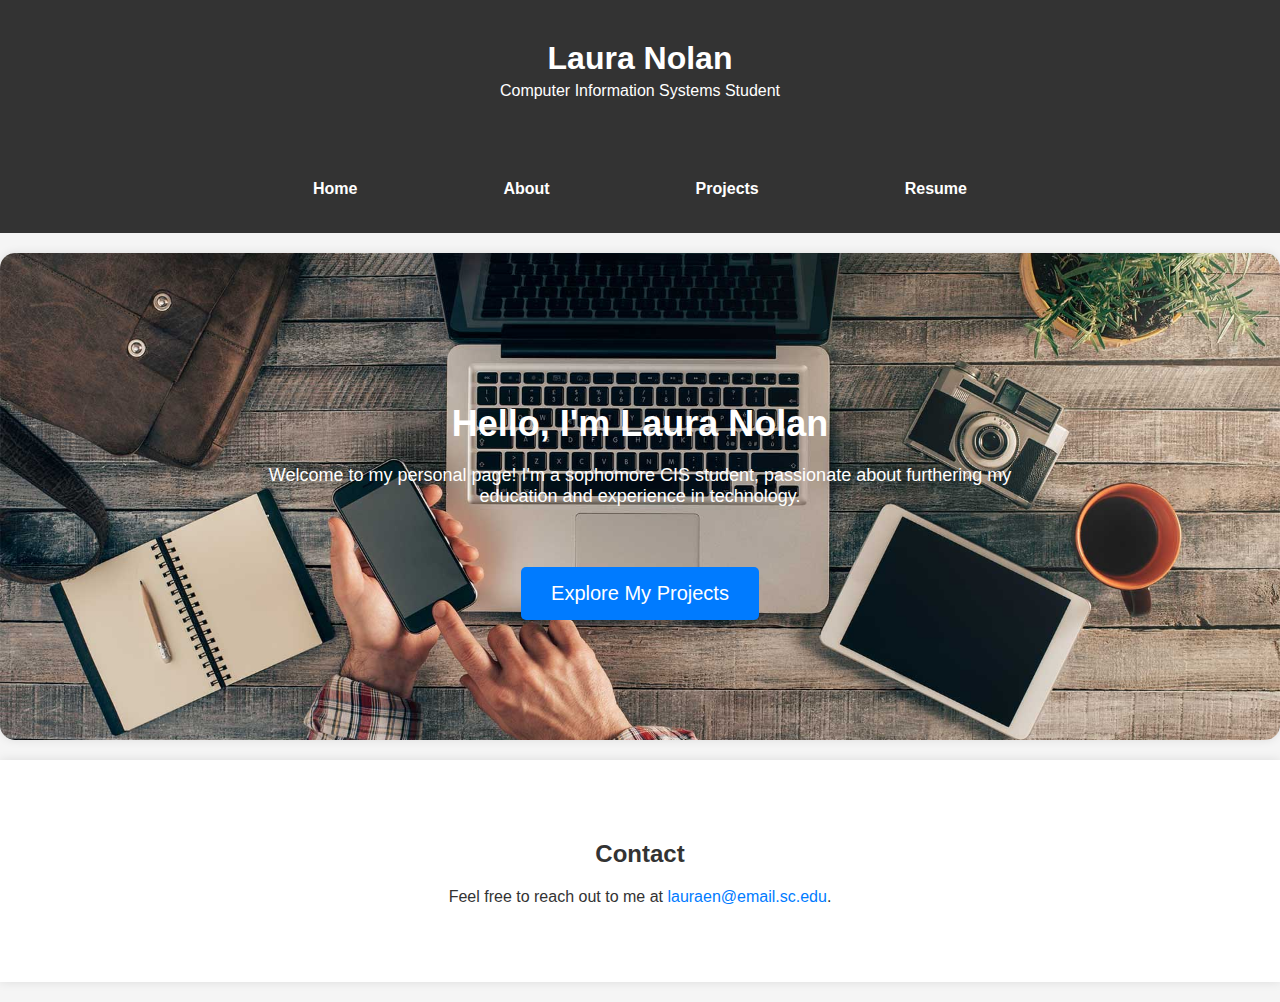
==== index.html @ dbfcd287 "personal page" ====
<!DOCTYPE html>
<html lang="en">

<head>
    <meta charset="UTF-8">
    <meta name="viewport" content="width=device-width, initial-scale=1.0">
    <title>Laura Nolan's Personal Page</title>
    <link rel="stylesheet" href="styles.css">
   
</head>

<body>

    <header>
        <div class="container">
            <h1>Laura Nolan</h1>
            <p>Computer Information Systems Student</p>
        </div>
    </header>

    <nav>
        <div class="container">
            <ul>
                <li><a href="#home">Home</a></li>
                <li><a href="about.html">About</a></li>
                <li><a href="projects.html">Projects</a></li>
                <li><a href="resume.html">Resume</a></li>
            </ul>
        </div>
    </nav>

    <section id="home" class="section home-section">
        <div class="container">
            <h2>Hello, I'm Laura Nolan</h2>
            <p>Welcome to my personal page! I'm a sophomore CIS student, passionate about furthering my education and experience in technology.</p>
            <a href="projects.html" class="cta-button">Explore My Projects</a>
        </div>
    </section>

 

    <section id="contact" class="section">
        <div class="container">
            <h2>Contact</h2>
            <p>Feel free to reach out to me at <a href="mailto:lauraen@email.sc.edu">lauraen@email.sc.edu</a>.</p>
        </div>
    </section>

    <script src="script.js"></script>
  

</body>

</html>
---- styles.css ----
body {
    font-family: 'Segoe UI', Tahoma, Geneva, Verdana, sans-serif;
    margin: 0;
    padding: 0;
    background-color: #f5f5f5;
    color: #333;
}

.container {
    max-width: 800px;
    margin: 0 auto;
    padding: 20px;
}

header {
    background-color: #333;
    color: #fff;
    text-align: center;
    padding: 20px 0;
}

header h1 {
    margin: 0;
}

header p {
    margin: 5px 0;
}


nav {
    background-color: #333;
    color: #fff;
    padding: 15px 0; /* Add padding for a more polished look */
}

nav ul {
    padding: 0;
    list-style: none;
    display: flex;
    justify-content: space-around;
    margin: 0;
}

nav a {
    text-decoration: none;
    color: #fff;
    font-weight: bold;
    padding: 10px; /* Add padding to make the links more clickable */
    border-radius: 5px; /* Add rounded borders to the links */
    transition: background-color 0.3s ease; /* Smooth transition on hover */
}

nav a:hover {
    background-color: #555; /* Darken the background on hover for a polished effect */
}

.section {
    background-color: #fff;
    box-shadow: 0 0 10px rgba(0, 0, 0, 0.1);
    margin: 20px 0;
    padding: 40px;
}

.project {
    margin-bottom: 20px;
}

a {
    color: #007bff;
    text-decoration: none;
}

a:hover {
    text-decoration: underline;
}

/* ... (unchanged styles) */

.section {
    background-color: #fff;
    box-shadow: 0 0 10px rgba(0, 0, 0, 0.1);
    margin: 20px 0;
    padding: 40px;
    text-align: center;
}

.cta-button {
    display: inline-block;
    margin-top: 20px;
    padding: 10px 20px;
    font-size: 16px;
    text-decoration: none;
    background-color: #007bff;
    color: #fff;
    border-radius: 5px;
    transition: background-color 0.3s ease;
}

.cta-button:hover {
    background-color: #0056b3;
}
/* ... (unchanged styles) */

.home-section {
    background: url('images/homepage.jpg') center/cover no-repeat;
    color: #fff;
    text-align: center;
    padding: 100px 0;
    border-radius: 15px; /* Add rounded borders */
    overflow: hidden;   /* Ensure rounded borders are applied */
}

.home-section h2 {
    font-size: 36px;
    margin-bottom: 20px;
}

.home-section p {
    font-size: 18px;
    margin-bottom: 40px;
}

.home-section .cta-button {
    display: inline-block;
    padding: 15px 30px;
    font-size: 20px;
    text-decoration: none;
    background-color: #007bff;
    color: #fff;
    border-radius: 5px;
    transition: background-color 0.3s ease;
}

.home-section .cta-button:hover {
    background-color: #0056b3;
}
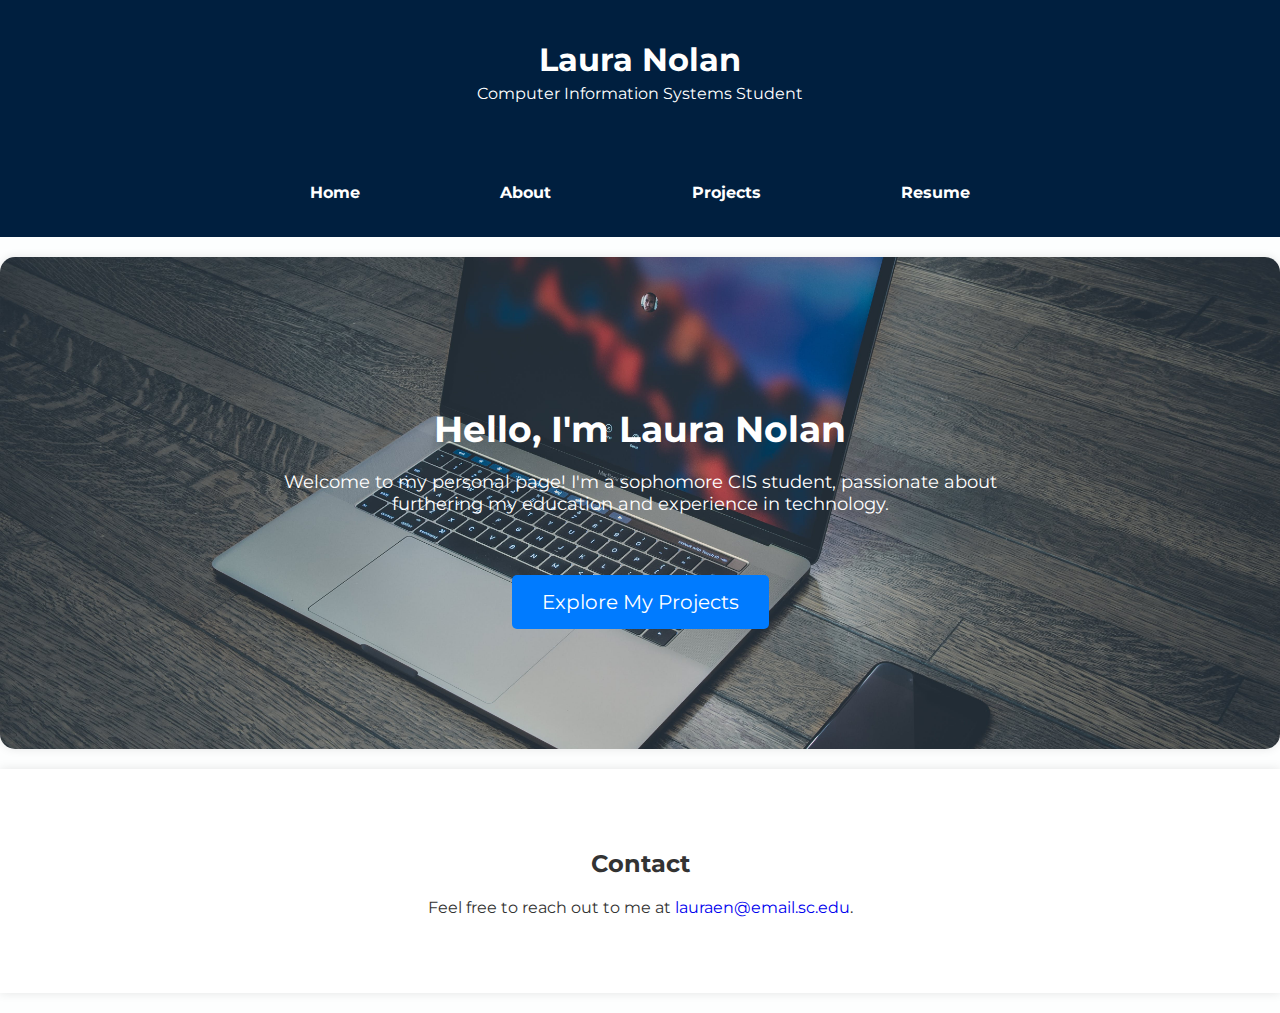
==== commit efe8c09b: "personal" ====
--- a/index.html
+++ b/index.html
@@ -6,8 +6,9 @@
     <meta name="viewport" content="width=device-width, initial-scale=1.0">
     <title>Laura Nolan's Personal Page</title>
     <link rel="stylesheet" href="styles.css">
-   
-</head>
+    <link rel="preconnect" href="https://fonts.googleapis.com">
+    <link rel="preconnect" href="https://fonts.gstatic.com" crossorigin>
+    <link href="https://fonts.googleapis.com/css2?family=Montserrat:wght@400;700&display=swap" rel="stylesheet">
 
 <body>
 
@@ -37,8 +38,6 @@
         </div>
     </section>
 
- 
-
     <section id="contact" class="section">
         <div class="container">
             <h2>Contact</h2>
--- a/styles.css
+++ b/styles.css
@@ -1,8 +1,8 @@
 body {
-    font-family: 'Segoe UI', Tahoma, Geneva, Verdana, sans-serif;
+    font-family: 'Montserrat', sans-serif; 
     margin: 0;
     padding: 0;
-    background-color: #f5f5f5;
+    background-color: #FDFEFE;
     color: #333;
 }
 
@@ -13,7 +13,7 @@
 }
 
 header {
-    background-color: #333;
+    background-color:#001F3F; 
     color: #fff;
     text-align: center;
     padding: 20px 0;
@@ -29,9 +29,11 @@
 
 
 nav {
-    background-color: #333;
+    position: sticky;
+    top: 0;
+    background-color: #001F3F;;
     color: #fff;
-    padding: 15px 0; /* Add padding for a more polished look */
+    padding: 15px 0; 
 }
 
 nav ul {
@@ -46,17 +48,17 @@
     text-decoration: none;
     color: #fff;
     font-weight: bold;
-    padding: 10px; /* Add padding to make the links more clickable */
-    border-radius: 5px; /* Add rounded borders to the links */
-    transition: background-color 0.3s ease; /* Smooth transition on hover */
+    padding: 10px; 
+    border-radius: 5px; 
+    transition: background-color 0.3s ease; 
 }
 
 nav a:hover {
-    background-color: #555; /* Darken the background on hover for a polished effect */
+    background-color: #555; 
 }
 
 .section {
-    background-color: #fff;
+    background-color: #fff;;
     box-shadow: 0 0 10px rgba(0, 0, 0, 0.1);
     margin: 20px 0;
     padding: 40px;
@@ -67,7 +69,7 @@
 }
 
 a {
-    color: #007bff;
+   
     text-decoration: none;
 }
 
@@ -99,11 +101,12 @@
 
 .cta-button:hover {
     background-color: #0056b3;
+    transform: scale(1.1); 
 }
-/* ... (unchanged styles) */
+
 
 .home-section {
-    background: url('images/homepage.jpg') center/cover no-repeat;
+    background: url('images/hpbackground.jpg') center/cover no-repeat;
     color: #fff;
     text-align: center;
     padding: 100px 0;
@@ -129,7 +132,7 @@
     background-color: #007bff;
     color: #fff;
     border-radius: 5px;
-    transition: background-color 0.3s ease;
+    transition: background-color 0.3;
 }
 
 .home-section .cta-button:hover {
